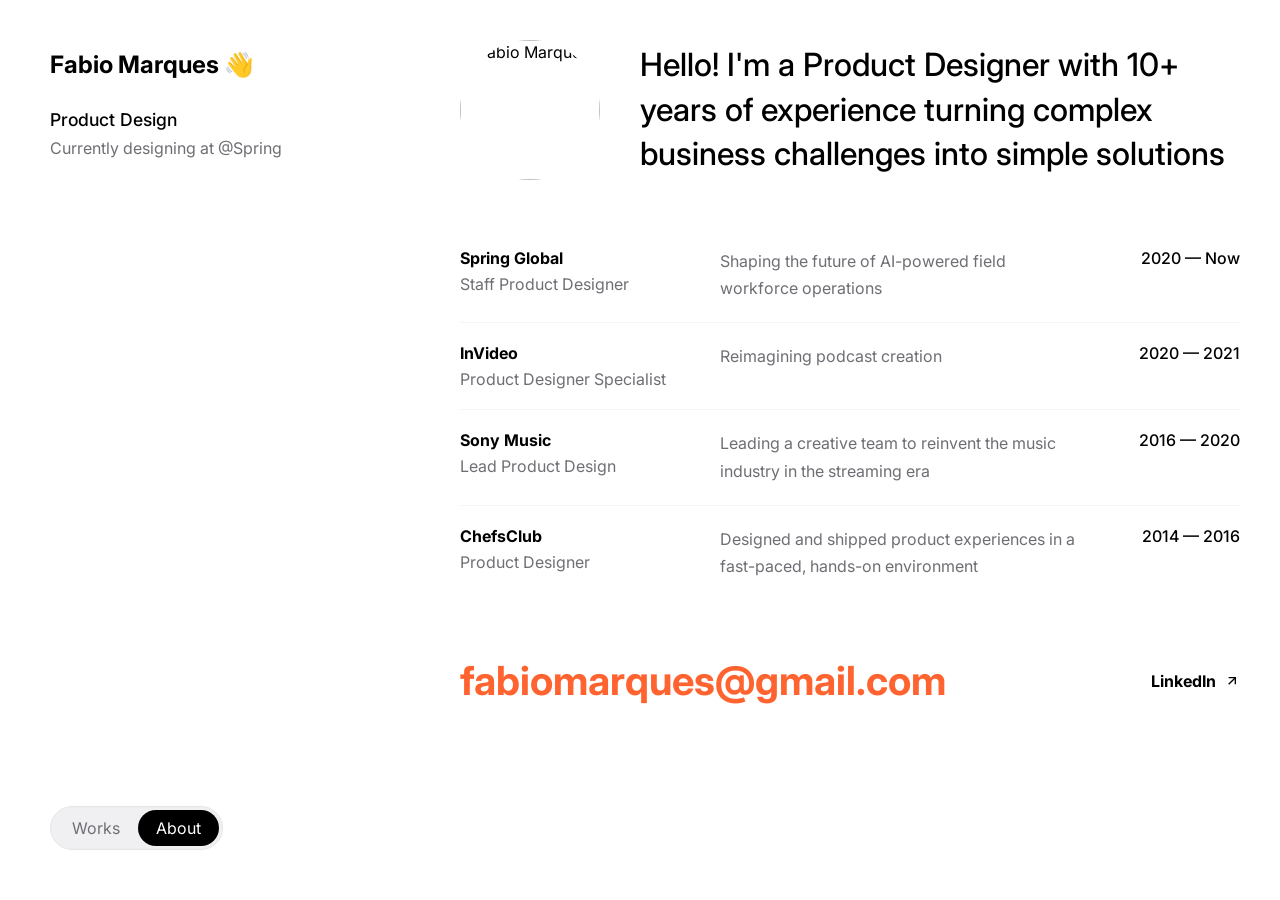
==== about.html @ b5a23b9d "Add files via upload" ====
<head>
    <meta charset="UTF-8">
    <meta name="viewport" content="width=device-width, initial-scale=1.0">
    <link rel="icon" type="image/svg+xml" href="img/favicon.svg">


    <title>Fabio Marques Portfolio / About</title>
    <meta name="description" content="Selected product design case studies and UI/UX projects.">
    <link rel="canonical" href="https://seusite.com/index.html">

    <!-- Open Graph -->
    <meta property="og:title" content="Works - Your Name">
    <meta property="og:description" content="Selected product design case studies and UI/UX projects.">
    <meta property="og:image" content="https://seusite.com/og-image.jpg">
    <meta property="og:url" content="https://seusite.com/index.html">
    <meta property="og:type" content="website">

    <!-- Twitter -->
    <meta name="twitter:card" content="summary_large_image">
    <meta name="twitter:title" content="Works - Your Name">
    <meta name="twitter:description" content="Selected product design case studies and UI/UX projects.">
    <meta name="twitter:image" content="https://seusite.com/og-image.jpg">

    <!-- UI -->
    <meta name="theme-color" content="#ffffff">

    <!-- Fonts -->
    <link rel="preconnect" href="https://fonts.googleapis.com">
    <link rel="preconnect" href="https://fonts.gstatic.com" crossorigin>
    <link href="https://fonts.googleapis.com/css2?family=Inter:wght@400;500;600;700&display=swap" rel="stylesheet">

    <link rel="stylesheet" href="style.css">
</head>
<body>

<div class="cursor-dot"></div>

<div class="container">

    <aside class="sidebar">

        <div class="profile">
            <h1>
    <a href="index.html">Fabio Marques</a>
    <span class="wave">👋</span>
</h1>


            <div class="role">Product Design</div>
            <div class="company">
                Currently designing at <a href="https://springglobal.com/" class="company-link" target="_blank">@Spring</a>
            </div>
        </div>


<nav class="nav" id="nav">
  <span class="pill" id="pill"></span>
  <a href="index.html">Works</a>
  <a href="about.html" class="active">About</a>
</nav>

    </aside>

    <main class="content">

       

<div class="about">

    <div class="about-intro">

        <img
            src="img/profile.png"
            alt="Fabio Marques"
            class="about-avatar">

        <div class="about-text">
            <h2>
                Hello! I'm a Product Designer with 10+ years of experience turning complex business challenges into simple solutions
            </h2>
        </div>

    </div>

    <div class="experience">

        <div class="experience-item">

            <div class="experience-company">
                <h3>Spring Global</h3>
                <h4>Staff Product Designer</h4>
            </div>

            <div class="experience-description">
                Shaping the future of AI-powered field workforce operations
            </div>

            <div class="experience-period">
                2020 — Now
            </div>

        </div>

        <div class="experience-item">

            <div class="experience-company">
                <h3>InVideo</h3>
                <h4>Product Designer Specialist</h4>
            </div>

            <div class="experience-description">
                Reimagining podcast creation
            </div>

            <div class="experience-period">
                2020 — 2021
            </div>

        </div>

        <div class="experience-item">

            <div class="experience-company">
                <h3>Sony Music</h3>
                <h4>Lead Product Design</h4>
            </div>

            <div class="experience-description">
                Leading a creative team to reinvent the music industry in the streaming era
            </div>

            <div class="experience-period">
                2016 — 2020
            </div>

        </div>

        <div class="experience-item">

            <div class="experience-company">
                <h3>ChefsClub</h3>
                <h4>Product Designer</h4>
            </div>

            <div class="experience-description">
                Designed and shipped product experiences in a fast-paced, hands-on environment
            </div>

            <div class="experience-period">
                2014 — 2016
            </div>

        </div>

    </div>

    <div class="contact">

        <a
            href="mailto:fabiomarques@gmail.com"
            class="contact-link">
            fabiomarques@gmail.com
        </a>

        <a
            href="https://www.linkedin.com/in/fabiomrodrigues/"
            target="_blank"
            rel="noopener noreferrer"
            class="contact-linkedin">

            LinkedIn

            <svg
                xmlns="http://www.w3.org/2000/svg"
                width="16"
                height="16"
                viewBox="0 0 24 24"
                fill="none"
                stroke="currentColor"
                stroke-width="2">

                <path d="M7 17L17 7"></path>
                <path d="M7 7h10v10"></path>

            </svg>

        </a>

    </div>

</div>



    </main>

</div>
  <script src="script.js"></script>

</body>
</html>
---- style.css ----
/* ==========================================================================
   1. FONT FACE
   ========================================================================== */

@font-face {
    font-family: 'GT Maru';
    src: url('font/GT-Maru-Regular.woff') format('woff');
    font-weight: 400;
    font-display: swap;
}


/* ==========================================================================
   2. RESET & BASE
   ========================================================================== */

html {
    cursor: none;
}

* {
    margin: 0;
    padding: 0;
    box-sizing: border-box;
    cursor: none;
}

body {
    font-family: "Inter", sans-serif;
    background: #ffffff;
    color: #000000;
    animation: pageEnter .4s ease;
    cursor: none;
}

a {
    color: inherit;
    text-decoration: none;
    transition: color 0.2s ease;
}

a:hover {
    color: #FF6430;
}

hr {
    border: none;
    height: 1px;
    background: #E5E5E7;
    margin: 40px 0;
    opacity: 0.8;
}


/* ==========================================================================
   3. CUSTOM CURSOR
   ========================================================================== */

.cursor-dot {
    position: fixed;
    top: 0;
    left: 0;
    width: 18px;
    height: 18px;
    border-radius: 50%;
    background: #FF6430;
    pointer-events: none;
    z-index: 9999;
    /* posição via left/top (definidos no JS); a translate centraliza e
       a escala é controlada por --scale para não brigar com o movimento */
    --scale: 1;
    transform: translate(-50%, -50%) scale(var(--scale));
    transition: opacity 0.2s ease, width 0.18s ease, height 0.18s ease, background 0.18s ease;
    opacity: 0;
    will-change: left, top;

    /* centraliza o "+" dentro do círculo */
    display: flex;
    align-items: center;
    justify-content: center;
}

/* o "+" começa escondido e pequeno */
.cursor-dot .cursor-plus {
    width: 18px;
    height: 18px;
    opacity: 0;
    transform: scale(0.4);
    transition: opacity 0.18s ease, transform 0.18s ease;
    stroke: #ffffff;
}

/* estado "sobre link/botão": cresce, laranja sólido */
.cursor-dot.is-hover {
    width: 42px;
    height: 42px;
    background: #FF6430;
}

/* mostra o "+" no hover */
.cursor-dot.is-hover .cursor-plus {
    opacity: 1;
    transform: scale(1);
}

/* em telas touch / sem mouse preciso, não force cursor escondido */
@media (hover: none), (pointer: coarse) {
    html, *, body { cursor: none; }
    .cursor-dot { display: none; }
}


/* ==========================================================================
   4. LAYOUT (container / sidebar / content)
   ========================================================================== */

.container {
    display: flex;
    min-height: 100vh;
}

.sidebar {
    width: 420px;
    padding: 50px 50px;
    position: fixed;
    height: 100vh;
    display: flex;
    flex-direction: column;
}

.content {
    margin-left: 420px;
    padding: 40px;
    width: calc(100% - 420px);
}


/* ==========================================================================
   5. SIDEBAR — PROFILE & NAV
   ========================================================================== */

.profile h1 {
    font-size: 1.5rem;
    font-weight: 700;
    margin-bottom: 30px;
}

.wave {
    display: inline-block;
    transform-origin: 70% 70%;
}

.wave:hover {
    animation: wave-animation 0.8s ease-in-out;
}

@keyframes wave-animation {
    0%   { transform: rotate(0deg); }
    15%  { transform: rotate(14deg); }
    30%  { transform: rotate(-8deg); }
    45%  { transform: rotate(14deg); }
    60%  { transform: rotate(-4deg); }
    75%  { transform: rotate(10deg); }
    100% { transform: rotate(0deg); }
}

.role {
    font-size: 1.1rem;
    font-weight: 500;
    margin-bottom: 8px;
}

.company {
    color: #6E6E74;
    font-size: 1rem;
}

.company-link {
    color: inherit;
    text-decoration: none;
    transition: color 0.2s ease;
}

.company-link:hover {
    color: #FF6430;
}

.nav {
    position: relative;
    display: inline-flex;
    border: 1px solid #E5E5E7;
    gap: 0;
    align-items: center;
    background: #f0f0f2;
    padding: 3px;
    border-radius: 999px;
    margin-top: auto;
    align-self: flex-start;   /* ← impede de esticar na largura toda */
}

/* a pílula que desliza */
.nav .pill {
    position: absolute;
    top: 3px;
    left: 3px;
    height: calc(100% - 6px);
    background: #000;            /* cor do item ativo */
    border-radius: 999px;
    transition: transform 0.32s cubic-bezier(0.4, 0, 0.2, 1),
                width 0.32s cubic-bezier(0.4, 0, 0.2, 1);
    z-index: 0;
}

.nav a {
    position: relative;
    z-index: 1;                  /* fica acima da pílula */
    text-decoration: none;
    color: #6E6E74;
    font-size: 1rem;
    padding: 8px 18px;
    border-radius: 999px;
    white-space: nowrap;
    transition: color 0.25s ease;
}

/* o link ativo fica branco (sobre a pílula preta) */
.nav a.active {
    color: white;
}

/* no hover, escurece levemente quem não está ativo */
.nav a:not(.active):hover {
    color: #000;
}


/* ==========================================================================
   6. CONTENT GRID / PROJECT CARDS
   ========================================================================== */

.grid {
    display: grid;
    grid-template-columns: repeat(2, minmax(320px, 1fr));
    gap: 30px 30px;
}

.project {
    cursor: none;
    text-decoration: none;
}

.thumb {
    aspect-ratio: 1 / 1;
    border-radius: 24px;
    overflow: hidden;
    background: #F6F6F7;
    margin-bottom: 16px;
}

.thumb img {
    width: 100%;
    height: 100%;
    object-fit: cover;
    display: block;
    transition: transform 0.3s ease;
}

.project:hover .thumb img {
    transform: scale(1.03);
    transition: transform 0.3s ease;
}

.project h3 {
    font-size: 1.3rem;
    margin-bottom: 4px;
    color: #000000;
    transition: color 0.2s ease;
}

.project:hover h3 {
    color: #FF6430;
}

.project p {
    color: #6E6E74;
    font-size: 1.1rem;
    font-weight: 300;
    line-height: 1.5;
}


/* ==========================================================================
   7. ABOUT PAGE
   ========================================================================== */

.about {
    max-width: 1000px;
}

.about-intro {
    display: flex;
    align-items: center;
    gap: 40px;
    margin-bottom: 48px;
}

.about-avatar {
    width: 140px;
    height: 140px;
    border-radius: 50%;
    object-fit: cover;
    flex-shrink: 0;
}

.about-text h2 {
    font-size: 2rem;
    line-height: 1.4;
    font-weight: 500;
    color: #000000;
}


/* ==========================================================================
   8. EXPERIENCE
   ========================================================================== */

.experience {
    margin-bottom: 56px;
}

.experience-item {
    display: grid;
    grid-template-columns: 220px 1fr 120px;
    gap: 40px;
    padding: 20px 0;
    align-items: start;
}

.experience-item:not(:last-child) {
    border-bottom: 1px solid #F5F5F7;
}

.experience-company h3 {
    font-size: 1rem;
    font-weight: 700;
    color: #000000;
    margin-bottom: 6px;
}

.experience-company h4 {
    font-size: 1rem;
    font-weight: 400;
    color: #6E6E74;
}

.experience-description {
    font-size: 1rem;
    line-height: 1.7;
    color: #6E6E74;
}

.experience-period {
    text-align: right;
    color: #000000;
    font-weight: 500;
    white-space: nowrap;
}


/* ==========================================================================
   9. CONTACT
   ========================================================================== */

.contact {
    display: flex;
    justify-content: space-between;
    align-items: center;
    width: 100%;
}

.contact-link {
    display: flex;
    align-items: center;
    gap: 8px;
    color: #FF6430;
    text-decoration: none;
    transition: .2s;
    font-size: 2.5rem;
    font-weight: 700;
}

.contact-link:hover {
    color: #FF6430;
}

.contact-linkedin {
    display: flex;
    align-items: center;
    gap: 8px;
    color: #000000;
    text-decoration: none;
    transition: .2s;
    font-weight: 700;
}

.contact-linkedin:hover {
    color: #FF6430;
}


/* ==========================================================================
   10. PROJECT DETAIL PAGE
   ========================================================================== */

.project-page {
    max-width: none;
    width: 100%;
}

.back-link {
    display: inline-block;
    text-decoration: none;
    color: #6E6E74;
    font-size: 1.2rem;
    margin-bottom: 40px;
    transition: .2s;
}

.back-link:hover {
    color: #FF6430;
}

.project-back-wrap {
    min-height: 44px;
    margin-bottom: 20px;
    overflow-anchor: none; /* evita que o navegador tente compensar
        a rolagem quando o link vira position:fixed */
}

.project-back {
    display: inline-flex;
    align-items: center;
    gap: 8px;
    text-decoration: none;

    color: #ffffff;
    background: #111;

    padding: 12px 20px;
    border-radius: 999px;

    font-size: 1rem;
    font-weight: 400;

    transition: background .2s ease;
}

.project-back:hover {
    background: #FF6430;
    color: #ffffff;
}

.project-back.is-floating {
    position: fixed;
    top: 40px;
    left: 460px; /* alinhado ao início do .content (sidebar 420px + padding 40px) */

    z-index: 1000;
}

@media (max-width: 1200px) {
    .project-back.is-floating {
        left: 40px;
    }
}

.project-title {
    font-size: 3.5rem;
    line-height: 1;
    margin-bottom: 32px;
    color: #000000;
}

.project-meta {
    display: grid;
    grid-template-columns: repeat(4, 1fr);
    gap: 40px;
    width: 100%;
    padding-bottom: 40px;
}

.meta-item {
    flex: 1;
}

.meta-label {
    color: #6E6E74;
    font-size: .9rem;
    margin-bottom: 10px;
}

.meta-value {
    color: #000000;
    font-size: 1rem;
    font-weight: 700;
}

.project-hero {
    margin-bottom: 48px;
    aspect-ratio: 16 / 9;
    overflow: hidden;
    border-radius: 24px;
    background: #F6F6F7;
}

.project-hero img {
    width: 100%;
    height: 100%;
    object-fit: cover;
    display: block;
}

/* Nota: .project-section combina as duas declarações originais do arquivo
   (a segunda sobrescrevia display/margin-bottom da primeira); o resultado
   computado final é o mesmo de antes. */
.project-section {
    display: grid;
    grid-template-columns: 280px 1fr;
    gap: 80px;
    color: #6E6E74;
    font-size: .95rem;
    margin-bottom: 0;
}

.section-title h2 {
    font-size: 2rem;
    line-height: 1.1;
    font-weight: 700;
    color: #6E6E74;
}

.section-content {
    margin-bottom: 24px;
}

.section-content p {
    font-size: 1rem;
    line-height: 1.8;
    color: #000000;
    margin-bottom: 24px;
}

.section-content p.highlight-quote {
    font-size: 1.4rem;
    line-height: 1.2;
    font-weight: 700;
    color: #000000;
    margin: 48px 0;
    padding-left: 24px;
    border-left: 4px solid #6E6E74;
}

.section-subtitle {
    font-size: 1.1rem;
    font-weight: 600;
    color: #000;
    margin-top: 48px;
    margin-bottom: 16px;
}

/* especificidade maior que ".section-content p" pra garantir que o
   margin-bottom abaixo não seja sobrescrito pelo parágrafo genérico */
.section-content .section-subtitle {
    margin-bottom: 8px;
}

/* quando o subtítulo é o título de uma lista logo abaixo, aproxima os dois */
.section-subtitle + .results-list:not(.results-list--divided) {
    margin-top: 0;
}

.section-subtitle + .results-list--divided {
    margin-top: 12px;
}

/* Results list */

.results-list {
    list-style: none;
    padding: 0;
    margin-top: 56px;
    margin-bottom: 56px;
}

.results-list li {
    display: flex;
    align-items: flex-start;
    gap: 10px;
    margin-bottom: 18px;
    color: #000000;
}

.results-list--bullets {
    list-style: disc;
    padding-left: 20px;
}

.results-list--bullets li {
    display: list-item;
    margin-bottom: 10px;
    line-height: 1.7;
    color: #000;
}

.results-list:not(.results-list--bullets) li {
    display: flex;
    align-items: flex-start;
    gap: 10px;
}

.results-list--divided {
    margin-top: 56px;
    margin-bottom: 48px;
}

.results-list--divided li {
    padding: 16px 0;
    padding-left: 0;
    margin: 0;
    color: #000;
    line-height: 1.7;
    border-bottom: 1px solid #E5E5E7;
    position: relative;
}

.results-list--divided li:last-child {
    border-bottom: none;
}

.results-list--insight {
    margin-top: 48px;
    margin-bottom: 72px;
}

.results-list--insight li {
    display: flex;
    flex-direction: column;
    margin-bottom: 28px;
}

.results-list--insight li:last-child {
    margin-bottom: 0;
}

.results-list--insight .list-title {
    font-weight: 600;
    color: #000;
    line-height: 2;
    margin: 0;
}

.results-list--insight .list-subtext {
    color: #6E6E74;
    font-size: 0.95rem;
    line-height: 0;
    margin-top: 0;
}

.list-subtext {
    display: block;
    margin-top: 4px;
    color: #6E6E74;
    font-size: 0.95rem;
    line-height: 1.4;
}

.check-icon {
    display: inline-flex;
    width: 20px;
    height: 20px;
    color: #34C759;
    margin-right: 0;
}

/* Project images / gallery */

.project-image {
    margin-bottom: 48px;
    overflow: hidden;
    border-radius: 24px;
    background: #F6F6F7;
}

.project-image:has(+ .project-image) {
    margin-bottom: 24px;
}

.project-image:has(+ .project-gallery) {
    margin-bottom: 24px;
}

/* padrão */
.project-image--wide {
    aspect-ratio: 16 / 9;
}

/* mais quadrada */
.project-image--square {
    aspect-ratio: 1 / 1;
}

/* vertical */
.project-image--tall {
    aspect-ratio: 4 / 5;
}

.project-gallery .project-image {
    margin-bottom: 0;
}

.project-image img {
    width: 100%;
    height: 100%;
    object-fit: cover;
    display: block;
}

.project-image video {
    width: 100%;
    height: 100%;
    object-fit: cover;
    display: block;
}

.project-gallery {
    display: grid;
    grid-template-columns: 1fr 1fr;
    gap: 24px;
    margin-bottom: 48px;
}


/* ==========================================================================
   11. BACK TO TOP
   ========================================================================== */

.back-to-top {
    position: fixed;
    right: 32px;
    bottom: 32px;

    width: 48px;
    height: 48px;

    border: none;
    border-radius: 999px;

    background: #111;
    color: white;

    font-size: 20px;
    cursor: none;

    display: flex;
    align-items: center;
    justify-content: center;

    opacity: 0;
    visibility: hidden;
    transform: translateY(10px);

    transition: all 0.25s ease;

    z-index: 1000;
}

.back-to-top.visible {
    opacity: 1;
    visibility: visible;
    transform: translateY(0);
}


.back-to-top:hover {
    background: #FF6430;
    color: #ffffff;
}



/* ==========================================================================
   12. MEDIA QUERIES
   ========================================================================== */

@media (max-width: 1200px) {

    .sidebar {
        position: relative;
        width: 100%;
        height: auto;
        padding: 40px;
    }

    .content {
        margin-left: 0;
        width: 100%;
        padding: 40px;
    }

    .container {
        flex-direction: column;
    }

    .grid {
        grid-template-columns: 1fr;
    }

    .nav {
        margin-top: 40px;
    }
}

@media (max-width: 900px) {

    .about-intro {
        flex-direction: column;
        align-items: flex-start;
    }

    .experience-item {
        grid-template-columns: 1fr;
        gap: 16px;
    }

    .experience-period {
        text-align: left;
    }

    .contact {
        flex-direction: column;
        align-items: flex-start;
        gap: 16px;
    }

    .project-section {
        grid-template-columns: 1fr;
        gap: 24px;
        margin-bottom: 48px;
    }

    .section-title h2 {
        font-size: 1.75rem;
    }

    .project-gallery {
        grid-template-columns: 1fr;
        gap: 16px; /* controla o espaçamento vertical */
    }

    .nav {
        position: fixed;
        bottom: 20px;
        left: 50%;
        transform: translateX(-50%);

        background: #f0f0f2;
        border: 1px solid #E5E5E7;
        border-radius: 999px;

        padding: 6px;
        gap: 6px;

        box-shadow: 0 10px 30px rgba(0,0,0,0.08);

        z-index: 999;
    }

    .nav a {
        border: none;
        padding: 10px 18px;
        font-size: 0.95rem;
    }

    .nav a:hover {
        border: none;
    }

    /* alinha o centro do botão com o centro da navbar fixa (nav
       tem ~50px de altura e fica a 20px do rodapé, então seu
       centro está a ~45px da base; o botão tem 48px de altura) */
    .back-to-top {
        bottom: 21px;
    }

    body {
        padding-bottom: 80px;
    }
}

@media (max-width: 768px) {
    .contact-link {
        font-size: 1.5rem;
    }
}
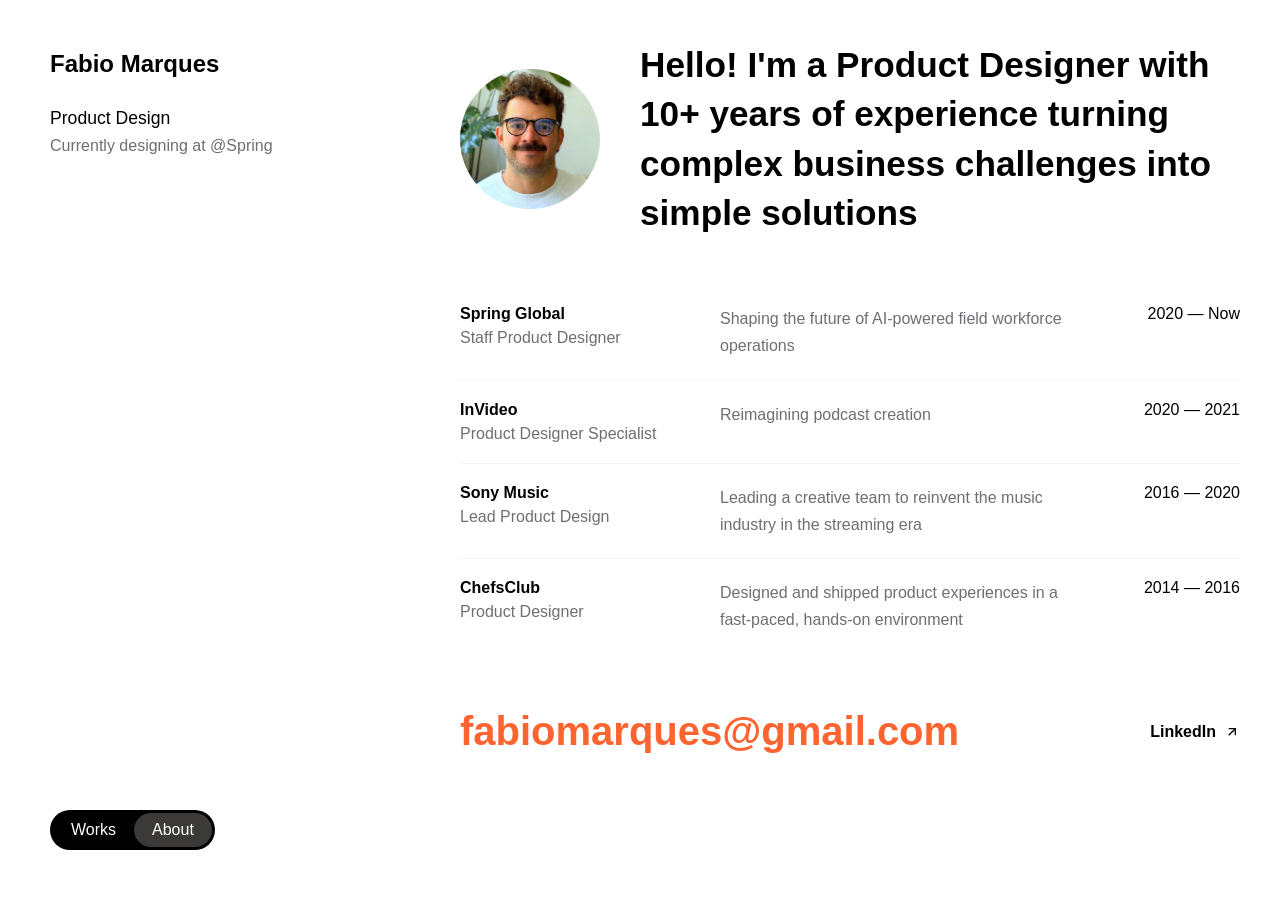
==== commit dd6d0514: "Add files via upload" ====
--- a/about.html
+++ b/about.html
@@ -42,7 +42,6 @@
         <div class="profile">
             <h1>
     <a href="index.html">Fabio Marques</a>
-    <span class="wave">👋</span>
 </h1>
 
 
--- a/style.css
+++ b/style.css
@@ -3,8 +3,15 @@
    ========================================================================== */
 
 @font-face {
-    font-family: 'GT Maru';
-    src: url('font/GT-Maru-Regular.woff') format('woff');
+    font-family: 'OpenSauce';
+    src: url('font/OpenSauceTwo-Bold.woff2') format('woff2');
+    font-weight: 700;
+    font-display: swap;
+}
+
+@font-face {
+    font-family: 'OpenSauce';
+    src: url('font/OpenSauceTwo-Regular.woff2') format('woff2');
     font-weight: 400;
     font-display: swap;
 }
@@ -26,7 +33,7 @@
 }
 
 body {
-    font-family: "Inter", sans-serif;
+    font-family: "OpenSauce", sans-serif;
     background: #ffffff;
     color: #000000;
     animation: pageEnter .4s ease;
@@ -188,10 +195,10 @@
 .nav {
     position: relative;
     display: inline-flex;
-    border: 1px solid #E5E5E7;
+    border: none;
     gap: 0;
     align-items: center;
-    background: #f0f0f2;
+    background: black;
     padding: 3px;
     border-radius: 999px;
     margin-top: auto;
@@ -204,7 +211,7 @@
     top: 3px;
     left: 3px;
     height: calc(100% - 6px);
-    background: #000;            /* cor do item ativo */
+    background: #3B3A39;            /* cor do item ativo */
     border-radius: 999px;
     transition: transform 0.32s cubic-bezier(0.4, 0, 0.2, 1),
                 width 0.32s cubic-bezier(0.4, 0, 0.2, 1);
@@ -215,7 +222,7 @@
     position: relative;
     z-index: 1;                  /* fica acima da pílula */
     text-decoration: none;
-    color: #6E6E74;
+    color: white;
     font-size: 1rem;
     padding: 8px 18px;
     border-radius: 999px;
@@ -230,7 +237,7 @@
 
 /* no hover, escurece levemente quem não está ativo */
 .nav a:not(.active):hover {
-    color: #000;
+    color: white;
 }
 
 
@@ -284,8 +291,34 @@
 .project p {
     color: #6E6E74;
     font-size: 1.1rem;
-    font-weight: 300;
+    font-weight: 400;
     line-height: 1.5;
+}
+
+/* Cards "em breve" — sem link, thumb cinza com texto */
+
+.project--soon {
+    cursor: default;
+    pointer-events: none;
+}
+
+.project--soon h3,
+.project--soon p {
+    opacity: 0.6;
+}
+
+.thumb--soon {
+    display: flex;
+    align-items: center;
+    justify-content: center;
+    background: #E5E5E7;
+}
+
+.thumb--soon span {
+    color: #9A9AA0;
+    font-size: 1rem;
+    font-weight: 400;
+    letter-spacing: 0.02em;
 }
 
 
@@ -313,9 +346,9 @@
 }
 
 .about-text h2 {
-    font-size: 2rem;
+    font-size: 2.2rem;
     line-height: 1.4;
-    font-weight: 500;
+    font-weight: 700;
     color: #000000;
 }
 
@@ -463,7 +496,7 @@
 .project-back.is-floating {
     position: fixed;
     top: 40px;
-    left: 460px; /* alinhado ao início do .content (sidebar 420px + padding 40px) */
+    left: 480px; /* alinhado ao início do .content (sidebar 420px + padding 40px) */
 
     z-index: 1000;
 }
@@ -565,7 +598,7 @@
     font-weight: 600;
     color: #000;
     margin-top: 48px;
-    margin-bottom: 16px;
+    margin-bottom: 16px !important;
 }
 
 /* especificidade maior que ".section-content p" pra garantir que o
@@ -593,9 +626,9 @@
 }
 
 .results-list li {
-    display: flex;
-    align-items: flex-start;
-    gap: 10px;
+    display: block;
+    position: relative;
+    padding-left: 30px;
     margin-bottom: 18px;
     color: #000000;
 }
@@ -607,23 +640,19 @@
 
 .results-list--bullets li {
     display: list-item;
+    padding-left: 0;
     margin-bottom: 10px;
     line-height: 1.7;
     color: #000;
 }
 
-.results-list:not(.results-list--bullets) li {
-    display: flex;
-    align-items: flex-start;
-    gap: 10px;
-}
-
 .results-list--divided {
-    margin-top: 56px;
-    margin-bottom: 48px;
+    margin-top: 36px;
+    margin-bottom: 36px;
 }
 
 .results-list--divided li {
+    display: block;
     padding: 16px 0;
     padding-left: 0;
     margin: 0;
@@ -645,6 +674,7 @@
 .results-list--insight li {
     display: flex;
     flex-direction: column;
+    padding-left: 0;
     margin-bottom: 28px;
 }
 
@@ -655,15 +685,15 @@
 .results-list--insight .list-title {
     font-weight: 600;
     color: #000;
-    line-height: 2;
+    line-height: 1.2;
     margin: 0;
 }
 
 .results-list--insight .list-subtext {
     color: #6E6E74;
     font-size: 0.95rem;
-    line-height: 0;
-    margin-top: 0;
+    line-height: 1.3;
+    margin-top: 2px;
 }
 
 .list-subtext {
@@ -674,7 +704,15 @@
     line-height: 1.4;
 }
 
+.highlight {
+    font-weight: 700;
+    color: #000000;
+}
+
 .check-icon {
+    position: absolute;
+    left: 0;
+    top: 2px;
     display: inline-flex;
     width: 20px;
     height: 20px;
@@ -842,10 +880,67 @@
         gap: 16px;
     }
 
+    .content {
+        padding: 24px;
+    }
+
+    .sidebar {
+        padding: 24px;
+    }
+
+    .project-back.is-floating {
+        left: 24px;
+    }
+
     .project-section {
         grid-template-columns: 1fr;
         gap: 24px;
+        margin-top: 48px;
         margin-bottom: 48px;
+    }
+
+    /* o .section-content tem margin-bottom próprio (24px) que fica
+       "preso" dentro da caixa do .project-section, já que é sempre
+       o último item do grid — some com isso no mobile pra não somar
+       espaço duplicado ao margin-bottom da seção */
+    .section-content {
+        margin-bottom: 0;
+    }
+
+    /* mesma lógica pro último elemento DENTRO do section-content —
+       parágrafo, results-list (qualquer variante), highlight-quote
+       etc. — sua própria margin-bottom também fica presa na caixa
+       da seção e duplica o espaço */
+    .section-content > *:last-child {
+        margin-bottom: 0 !important;
+    }
+
+    /* texto sempre com 48px (acima e abaixo); imagens com 24px entre
+       si. O espaçamento entre texto e imagem fica 48px por conta do
+       colapso de margem (o maior dos dois vence: 48 do texto x 0/24
+       da imagem) */
+    .project-hero,
+    .project-image {
+        margin-top: 0;
+        margin-bottom: 24px;
+    }
+
+    /* a galeria em si não tem margem própria — o espaçamento vem do
+       elemento vizinho (texto ou imagem); só o gap interno entre as
+       imagens da galeria é definido abaixo */
+    .project-gallery {
+        margin-top: 0;
+        margin-bottom: 0;
+    }
+
+    .project-page .project-gallery .project-image {
+        margin-top: 0;
+        margin-bottom: 0;
+    }
+
+    .project-meta {
+        grid-template-columns: repeat(2, 1fr);
+        gap: 24px 20px;
     }
 
     .section-title h2 {
@@ -855,6 +950,25 @@
     .project-gallery {
         grid-template-columns: 1fr;
         gap: 16px; /* controla o espaçamento vertical */
+    }
+
+    /* Imagens em full width apenas nas páginas de case (mobile) —
+       "escapam" do padding do .content e ocupam a largura toda da tela */
+    .project-page .project-hero,
+    .project-page .project-image,
+    .project-page .project-gallery {
+        width: calc(100% + 48px); /* 24px de padding de cada lado */
+        margin-left: -24px;
+        margin-right: -24px;
+        border-radius: 0;
+    }
+
+    /* imagens dentro da galeria não precisam do próprio "escape",
+       já que o .project-gallery pai já ocupa a largura toda */
+    .project-page .project-gallery .project-image {
+        width: 100%;
+        margin-left: 0;
+        margin-right: 0;
     }
 
     .nav {
@@ -863,11 +977,11 @@
         left: 50%;
         transform: translateX(-50%);
 
-        background: #f0f0f2;
-        border: 1px solid #E5E5E7;
+        background: black;
+        border: none;
         border-radius: 999px;
 
-        padding: 6px;
+        padding: 4px;
         gap: 6px;
 
         box-shadow: 0 10px 30px rgba(0,0,0,0.08);
@@ -901,4 +1015,850 @@
     .contact-link {
         font-size: 1.5rem;
     }
-}+}
+
+
+.status-steps {
+    margin-top: 40px;
+    margin-bottom: 40px;
+}
+
+.status-steps p {
+    margin-bottom: 12px;
+    line-height: 1.6;
+    color: #000000;
+}
+
+.status-steps p:last-child {
+    margin-bottom: 0;
+}
+
+.step-question {
+    color: #6E6E74;
+}
+
+/* ==========================================================================
+   Button component playground (case-4, #img-2)
+   ========================================================================== */
+
+.bp-playground {
+    aspect-ratio: 2752 / 1578;
+    background: #BFE3FF !important;
+    overflow: hidden;
+}
+
+.bp-wrap {
+    position: relative;
+    width: 100%;
+    height: 100%;
+}
+
+.bp-canvas {
+    position: absolute;
+    top: 0;
+    left: 0;
+    width: 2752px;
+    height: 1578px;
+    transform-origin: top left;
+}
+
+.bp-white {
+    position: absolute;
+    left: 134.5px;
+    top: 135px;
+    width: 2483px;
+    height: 1308px;
+    background: #FFFFFF;
+    border-radius: 64px;
+}
+
+.bp-dotted {
+    position: absolute;
+    left: 220.5px;
+    top: 221px;
+    width: 1408px;
+    height: 1136px;
+    border-radius: 64px;
+    background-image: radial-gradient(#9A9CA1 3px, transparent 3px);
+    background-size: 44px 44px;
+    background-position: 0 0;
+}
+
+.bp-preview {
+    position: absolute;
+    left: 924.5px;
+    top: 789px;
+    transform: translate(-50%, -50%);
+    display: inline-flex;
+    align-items: center;
+    justify-content: center;
+    gap: 16px;
+    white-space: nowrap;
+    border: none;
+    border-radius: 999px;
+    font-family: "Inter", sans-serif;
+    font-weight: 500;
+    cursor: default;
+    transition: background 0.15s ease, color 0.15s ease;
+    user-select: none;
+}
+
+.bp-preview .bp-icon {
+    display: block;
+}
+
+.bp-controls {
+    position: absolute;
+    left: 1706.5px;
+    top: 221px;
+    width: 795px;
+    height: 1136px;
+    display: flex;
+    flex-direction: column;
+    justify-content: center;
+    gap: 72px;
+}
+
+.bp-group {
+    display: flex;
+    flex-direction: column;
+    gap: 30px;
+}
+
+.bp-group--row {
+    flex-direction: row;
+    align-items: center;
+    justify-content: flex-start;
+    gap: 24px;
+}
+
+.bp-group-label {
+    font-family: "Inter", sans-serif;
+    font-weight: 700;
+    font-size: 42px;
+    color: #262626;
+}
+
+.bp-segmented {
+    position: relative;
+    display: inline-flex;
+    background: #EBECED;
+    border-radius: 999px;
+    padding: 12px;
+    gap: 0;
+    align-self: flex-start;
+}
+
+.bp-segmented .bp-thumb {
+    position: absolute;
+    top: 12px;
+    left: 0;
+    height: calc(100% - 24px);
+    background: #FFFFFF;
+    border-radius: 999px;
+    box-shadow: 0 3px 6px rgba(0, 0, 0, 0.08);
+    transition: transform 0.25s cubic-bezier(0.4, 0, 0.2, 1),
+                width 0.25s cubic-bezier(0.4, 0, 0.2, 1);
+}
+
+.bp-segmented .bp-thumb.no-anim {
+    transition: none;
+}
+
+.bp-segmented .bp-opt {
+    position: relative;
+    z-index: 1;
+    border: none;
+    background: transparent;
+    font-family: "Inter", sans-serif;
+    font-weight: 500;
+    font-size: 39px;
+    line-height: 60px;
+    color: #262626;
+    padding: 12px 36px;
+    border-radius: 999px;
+    cursor: pointer;
+    white-space: nowrap;
+    user-select: none;
+    outline: none;
+}
+
+.bp-switch {
+    position: relative;
+    width: 132px;
+    height: 72px;
+    border: none;
+    border-radius: 999px;
+    background: #DCDDDF;
+    padding: 6px;
+    cursor: pointer;
+    transition: background 0.2s ease;
+    flex-shrink: 0;
+    outline: none;
+}
+
+.bp-switch.is-on {
+    background: #35C759;
+}
+
+.bp-switch-thumb {
+    display: block;
+    width: 60px;
+    height: 60px;
+    border-radius: 50%;
+    background: #FFFFFF;
+    transition: transform 0.2s ease;
+}
+
+.bp-switch.is-on .bp-switch-thumb {
+    transform: translateX(60px);
+}
+
+
+
+
+
+
+
+
+
+
+
+.project-page {
+        max-width: 900px;
+        margin: 0 auto;
+    }
+ 
+    .project-image {
+        margin-bottom: 48px;
+        overflow: hidden;
+        border-radius: 24px;
+        background: #F6F6F7;
+    }
+ 
+    .project-image--square {
+        aspect-ratio: 1 / 1;
+        position: relative;
+        background: #FFFFFF;
+    }
+ 
+    .project-gallery .project-image {
+        margin-bottom: 0;
+    }
+ 
+    .project-gallery {
+        display: grid;
+        grid-template-columns: 1fr 1fr;
+        gap: 24px;
+        margin-bottom: 48px;
+    }
+ 
+    .grid-fill {
+        position: relative;
+        width: 100%;
+        height: 100%;
+        background-color: transparent;
+        background-image: url("data:image/svg+xml,%3Csvg xmlns='http://www.w3.org/2000/svg' width='40.46' height='40.46'%3E%3Crect width='5' height='5' fill='%23B6B7BB'/%3E%3C/svg%3E");
+        background-repeat: repeat;
+        background-size: calc(100% / 39) calc(100% / 39);
+        display: block;
+        z-index: 2;
+    }
+ 
+    .reveal-circle {
+        position: absolute;
+        top: 50%;
+        left: 50%;
+        width: 300%;
+        height: 300%;
+        border-radius: 50%;
+        background: #EDFCEF;
+        transform: translate(-50%, -50%) scale(0);
+        transition: transform 0.4s ease-out;
+        filter: none;
+        pointer-events: none;
+        z-index: 1;
+    }
+ 
+    .reveal-circle.is-on {
+        transform: translate(-50%, -50%) scale(1);
+        transition: transform 1.2s ease-out;
+    }
+ 
+    /* ===== Switch (tokens: color/light/neutral/200, color/light/green/500, color/white, color/black) ===== */
+ 
+    .switch-track {
+        position: absolute;
+        top: 50%;
+        left: 50%;
+        transform: translate(-50%, -50%);
+        width: 88px;
+        height: 48px;
+        border: none;
+        border-radius: 100px;
+        background: #DCDDDF;
+        padding: 4px;
+        cursor: pointer;
+        flex-shrink: 0;
+        transition: background 0.15s ease;
+        outline: none;
+        z-index: 3;
+    }
+ 
+    .switch-track.is-on {
+        background: #35C759;
+    }
+ 
+    .switch-thumb {
+        display: block;
+        width: 40px;
+        height: 40px;
+        border-radius: 50%;
+        background: #FFFFFF;
+        transition: transform 0.15s ease;
+    }
+ 
+    .switch-track.is-on .switch-thumb {
+        transform: translateX(40px);
+    }
+ 
+ /* ===== Info badge ===== */
+ 
+    .info-badge {
+        position: absolute;
+        top: 16px;
+        left: 50%;
+        transform: translateX(-50%);
+        display: inline-flex;
+        align-items: center;
+        gap: 6px;
+        background: #EBECED;
+        border-radius: 8px;
+        padding: 6px 12px;
+        z-index: 3;
+    }
+ 
+    .info-badge svg {
+        display: block;
+        flex-shrink: 0;
+    }
+ 
+    .info-badge span {
+        font-family: "Inter", sans-serif;
+        font-weight: 500;
+        font-size: 14px;
+        line-height: 20px;
+        color: #262626;
+        white-space: nowrap;
+    }
+ 
+    /* ===== Notifications card ===== */
+ 
+    .notif-card {
+        position: absolute;
+        top: 0;
+        left: 0;
+        width: 100%;
+        height: 100%;
+        z-index: 4;
+    }
+ 
+    .notif-icon-wrap {
+        position: absolute;
+        top: 50%;
+        left: 50%;
+        transform: translate(-50%, -50%);
+        display: inline-flex;
+    }
+ 
+    .notif-icon {
+        font-family: 'Material Symbols Rounded';
+        font-variation-settings: 'FILL' 1, 'wght' 400, 'GRAD' 0, 'opsz' 24;
+        font-weight: normal;
+        font-style: normal;
+        font-size: 90px;
+        line-height: 1;
+        color: #262626;
+        display: block;
+        white-space: nowrap;
+        word-wrap: normal;
+        direction: ltr;
+        -webkit-font-feature-settings: 'liga';
+        font-feature-settings: 'liga';
+        -webkit-font-smoothing: antialiased;
+    }
+ 
+    .notif-badge {
+        position: absolute;
+        top: 0px;
+        left: 66px;
+        width: 24px;
+        height: 24px;
+        border-radius: 50%;
+        background: #FF393C;
+        display: flex;
+        align-items: center;
+        justify-content: center;
+        font-family: "Inter", sans-serif;
+        font-weight: 500;
+        font-size: 0;
+        color: #FFFFFF;
+        line-height: 1;
+        transition: all 0.15s ease;
+    }
+ 
+    /* Altura fixa (44px) e circular com 1 dígito; com 2+ dígitos a largura
+       cresce automaticamente pra DIREITA (âncora é a borda esquerda, fixa),
+       mantendo 4px de padding lateral */
+    .notif-badge.has-count {
+        top: -4px;
+        left: 56px;
+        height: 44px;
+        min-width: 44px;
+        width: auto;
+        padding: 0 4px;
+        font-size: 20px;
+    }
+ 
+    /* Com 2+ caracteres (10, 100, 999+) o badge fica retangular
+       (raio menor) em vez de manter a forma de pílula */
+    .notif-badge.has-count.is-multi {
+        border-radius: 100px;
+        padding: 0 8px;
+    }
+ 
+    /* ===== Button — Secondary / size s (button.md) ===== */
+ 
+    .btn-secondary {
+        position: absolute;
+        bottom: 74px;
+        left: 50%;
+        transform: translateX(-50%);
+        font-family: "Inter", sans-serif;
+        font-weight: 500;
+        font-size: 14px;
+        line-height: 20px;
+        letter-spacing: 0;
+        color: #262626;
+        background: #DCDDDF;
+        border: none;
+        border-radius: 100px;
+        height: 40px;
+        padding: 10px 16px;
+        display: inline-flex;
+        align-items: center;
+        justify-content: center;
+        cursor: pointer;
+        transition: background 0.15s ease;
+        outline: none;
+    }
+ 
+    .btn-secondary:hover {
+        background: #B6B7BB;
+    }
+ 
+    .btn-secondary:focus-visible {
+        background: #DCDDDF;
+        outline: 2px solid #0088FF;
+        outline-offset: 2px;
+    }
+ 
+    .btn-secondary:active {
+        background: #9A9CA1;
+    }
+
+/* ==========================================================================
+   Search component playground (case-4, #img-8)
+   ========================================================================== */
+
+#img-8 {
+    position: relative;
+}
+
+.srch-stage {
+    position: absolute;
+    top: 14%;
+    left: 50%;
+    transform: translateX(-50%);
+    z-index: 3;
+    width: min(336px, 84%);
+}
+
+
+.srch-box {
+    background: #EBECED;
+    width: 100%;               /* antes: 336px — agora segue o .srch-stage */
+    font-family: "Inter", sans-serif;
+    display: flex;
+    flex-direction: column;
+    padding: 10px 16px;
+    border-radius: 100px;
+    border: 1px solid transparent;
+    cursor: text;
+    transition: border-radius 0.25s cubic-bezier(0.4, 0, 0.2, 1),
+                background 0.2s ease,
+                border-color 0.2s ease,
+                box-shadow 0.2s ease;
+}
+
+.srch-box.expanded {
+    background: #FFFFFF;
+    border-color: #EBECED;
+    box-shadow: 0 8px 24px rgba(0, 0, 0, 0.08);
+    border-radius: 22px;
+}
+
+.srch-panel {
+    display: flex;
+    flex-direction: column;
+    gap: 8px;
+    max-height: 0;
+    opacity: 0;
+    margin-top: 0;
+    overflow: hidden;
+    transition: max-height 0.3s cubic-bezier(0.4, 0, 0.2, 1),
+                opacity 0.2s ease,
+                margin-top 0.3s cubic-bezier(0.4, 0, 0.2, 1);
+}
+
+.srch-box.expanded .srch-panel {
+    max-height: 600px;
+    opacity: 1;
+    margin-top: 8px;
+}
+
+.srch-icon {
+    width: 24px;
+    height: 24px;
+    flex: none;
+    display: flex;
+    align-items: center;
+    justify-content: center;
+}
+
+.srch-icon svg {
+    width: 17.6px;
+    height: 17.6px;
+}
+
+.srch-result-item .srch-icon svg {
+    width: 20px;
+    height: 20px;
+}
+
+.srch-input-row {
+    display: flex;
+    align-items: center;
+    gap: 8px;
+    min-height: 24px;
+}
+
+.srch-input {
+    border: none;
+    outline: none;
+    background: transparent;
+    flex: 1;
+    min-width: 0;
+    font-family: inherit;
+    font-size: 16px;
+    line-height: 24px;
+    font-weight: 500;
+    color: #262626;
+}
+
+.srch-input::placeholder {
+    color: #7E8087;
+}
+
+.srch-clear {
+    flex: none;
+    width: 16px;
+    height: 16px;
+    display: none;
+    align-items: center;
+    justify-content: center;
+    align-self: center;
+    border: none;
+    background: transparent;
+    padding: 0;
+    margin: 0;
+    cursor: pointer;
+    outline: none;
+}
+
+.srch-clear.visible {
+    display: inline-flex;
+}
+
+.srch-clear-icon {
+    font-family: 'Material Symbols Rounded';
+    font-variation-settings: 'FILL' 1, 'wght' 400, 'GRAD' 0, 'opsz' 24;
+    font-weight: normal;
+    font-style: normal;
+    font-size: 16px;
+    line-height: 1;
+    color: #7E8087;
+    display: block;
+    white-space: nowrap;
+    word-wrap: normal;
+    direction: ltr;
+    -webkit-font-feature-settings: 'liga';
+    font-feature-settings: 'liga';
+    -webkit-font-smoothing: antialiased;
+}
+
+.srch-chip-row {
+    display: flex;
+    gap: 8px;
+    flex-wrap: wrap;
+}
+
+.srch-chip {
+    background: #EBECED;
+    border-radius: 100px;
+    padding: 2px 8px;
+    font-size: 12px;
+    line-height: 16px;
+    font-weight: 500;
+    color: #262626;
+    display: inline-flex;
+    align-items: center;
+    height: 20px;
+    cursor: pointer;
+    border: none;
+    font-family: inherit;
+    outline: none;
+}
+
+.srch-chip[data-cat]:hover {
+    background: #A8A8B0;
+}
+
+.srch-chip[data-cat]:active {
+    background: #7A7A85;
+}
+
+.srch-chip.in-input {
+    display: inline-flex;
+    align-items: center;
+    gap: 2px;
+    padding: 2px 6px;
+    cursor: pointer;
+    flex: none;
+}
+
+.srch-chip.in-input:hover {
+    background: #A8A8B0;
+}
+
+.srch-chip.in-input:active {
+    background: #7A7A85;
+}
+
+.srch-chip.in-input .srch-dismiss {
+    width: 16px;
+    height: 16px;
+    display: inline-flex;
+    align-items: center;
+    justify-content: center;
+    flex: none;
+}
+
+.srch-chip.in-input .srch-dismiss svg {
+    width: 12px;
+    height: 12px;
+}
+
+.srch-divider {
+    height: 1px;
+    background: #DCDDDF;
+    width: 100%;
+}
+
+.srch-section-header {
+    font-size: 14px;
+    line-height: 20px;
+    font-weight: 500;
+    color: #7E8087;
+    text-align: left;
+    padding: 0 16px 0 0;
+}
+
+.srch-result-list {
+    display: flex;
+    flex-direction: column;
+    max-height: 240px;
+    overflow-y: auto;
+}
+
+.srch-result-item {
+    height: 56px;
+    padding: 8px 16px;
+    display: flex;
+    flex-direction: column;
+    justify-content: center;
+    border-radius: 16px;
+    cursor: pointer;
+}
+
+.srch-result-item.compact {
+    height: 40px;
+    padding: 8px 16px;
+}
+
+.srch-result-item:hover {
+    background: #EBECED;
+}
+
+.srch-result-item.with-icon {
+    flex-direction: row;
+    align-items: center;
+    justify-content: flex-start;
+    gap: 12px;
+}
+
+.srch-result-item .srch-icon {
+    flex: none;
+}
+
+.srch-result-text {
+    display: flex;
+    flex-direction: column;
+    justify-content: center;
+    align-items: flex-start;
+    text-align: left;
+    min-width: 0;
+}
+
+.srch-result-title {
+    font-size: 16px;
+    line-height: 24px;
+    font-weight: 500;
+    color: #262626;
+}
+
+.srch-result-sub {
+    font-size: 10px;
+    line-height: 16px;
+    font-weight: 500;
+    color: #7E8087;
+}
+
+.srch-empty {
+    padding: 16px;
+    font-size: 13px;
+    color: #7E8087;
+    text-align: left;
+}
+
+.srch-result-rest {
+    color: #9A9CA1;
+}
+
+
+/* ==========================================================================
+   Context menu component playground (case-4, #img-9)
+   ========================================================================== */
+
+.ctxm-stage {
+    position: absolute;
+    top: 14%;
+    left: 50%;
+    transform: translateX(-50%);
+    z-index: 3;
+    width: min(280px, 84%);
+    display: flex;
+    flex-direction: column;
+    align-items: center;
+    gap: 12px;
+}
+
+.ctxm-icon-btn {
+    appearance: none;
+    -webkit-appearance: none;
+    box-sizing: border-box;
+    width: 44px;
+    height: 44px;
+    flex-shrink: 0;
+    border-radius: 100px;
+    background: #DCDDDF;
+    display: flex;
+    align-items: center;
+    justify-content: center;
+    padding: 10px;
+    margin: 0;
+    border: none;
+    outline: none;
+    cursor: pointer;
+    transition: background-color 0.12s ease;
+    color: #262626;
+}
+
+.ctxm-icon-sym {
+    font-family: 'Material Symbols Rounded';
+    font-weight: normal;
+    font-style: normal;
+    font-size: 20px;
+    line-height: 1;
+    color: #262626;
+    display: block;
+    white-space: nowrap;
+    word-wrap: normal;
+    direction: ltr;
+    -webkit-font-feature-settings: 'liga';
+    font-feature-settings: 'liga';
+    -webkit-font-smoothing: antialiased;
+    flex-shrink: 0;
+}
+
+.ctxm-icon-btn:hover { background: #B6B7BB; }
+.ctxm-icon-btn:active,
+.ctxm-icon-btn.is-active { background: #9A9CA1; }
+
+.ctxm-svg {
+    width: 100%;
+    height: 100%;
+    stroke: currentColor;
+    fill: none;
+    stroke-width: 2;
+    stroke-linecap: round;
+    stroke-linejoin: round;
+    display: block;
+}
+
+.ctxm-icon-btn .ctxm-svg { width: 24px; height: 24px; }
+
+.ctxm-container {
+    width: 100%;
+    background: #FFFFFF;
+    border-radius: 24px;
+    padding: 16px;
+    display: none;
+    flex-direction: column;
+    gap: 8px;
+    border: 1px solid #EBECED;
+    box-shadow: 0 8px 24px rgba(0,0,0,0.12), 0 2px 6px rgba(0,0,0,0.08);
+}
+
+.ctxm-container.open { display: flex; }
+
+.ctxm-item {
+    border-radius: 8px;
+    cursor: pointer;
+    transition: background-color 0.12s ease;
+    display: flex;
+    flex-direction: column;
+    padding: 8px;
+}
+
+.ctxm-item:hover { background: #EBECED; }
+
+.ctxm-row { display: flex; align-items: center; gap: 8px; }
+.ctxm-row .ctxm-svg { width: 18px; height: 18px; color: #262626; flex-shrink: 0; }
+.ctxm-label { font-weight: 500; font-size: 16px; color: #262626; flex: 1; }
+.ctxm-shortcut { font-weight: 500; font-size: 16px; color: #7E8087; }
+.ctxm-desc { padding-left: 26px; }
+.ctxm-desc span { font-weight: 500; font-size: 12px; color: #7E8087; }
+.ctxm-divider { width: 100%; height: 1px; background: #C8C9CC; align-self: center; margin: 8px 0; }
+.ctxm-with-desc { gap: 2px; }
+
